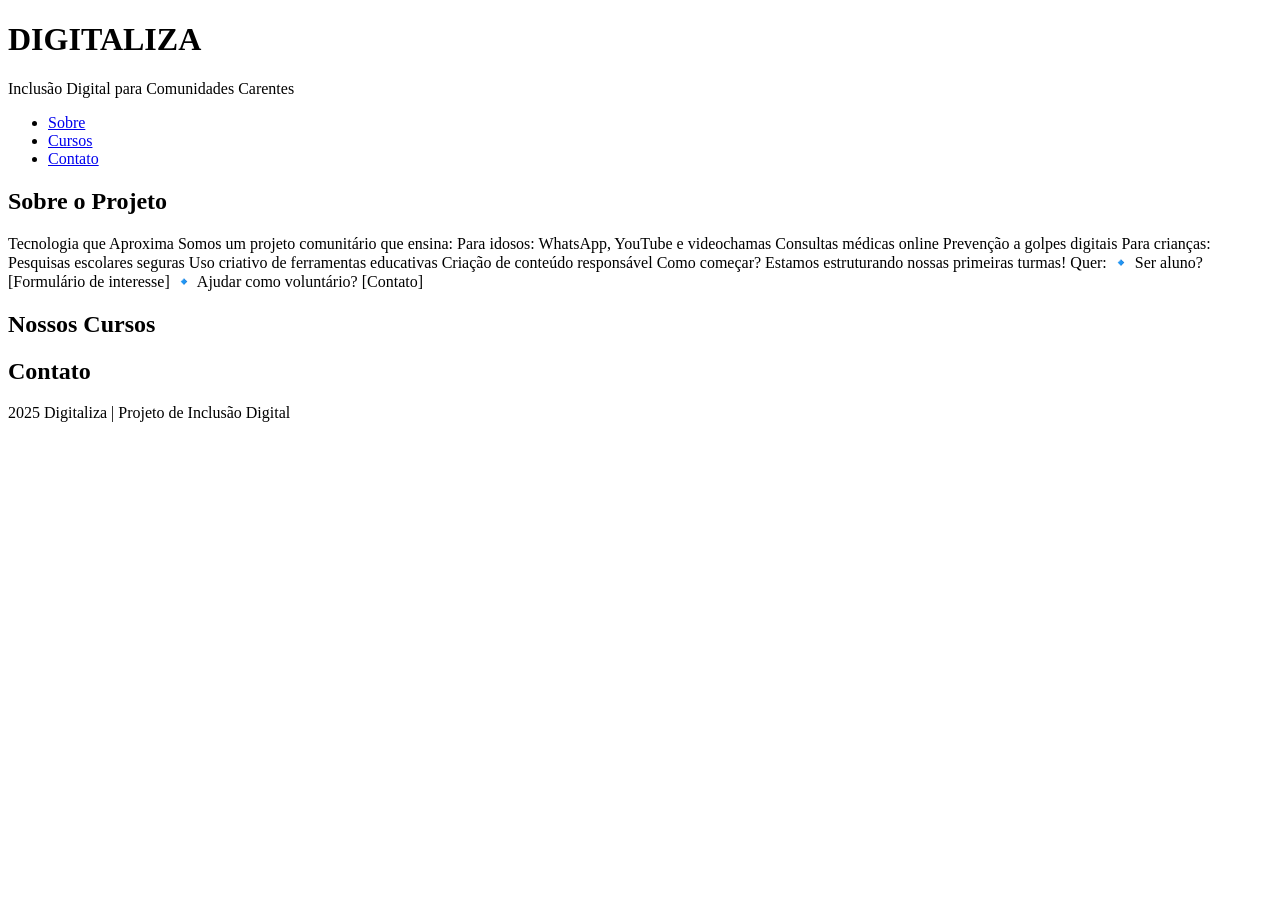
==== index.html @ 98eba07f "Create index.html" ====
<!DOCTYPE html>
<html lang="pt-BR">
<head>
    <meta charset="UTF-8">
    <meta name="viewport" content="width=device-width, initial-scale=1.0">
    <title>Digitaliza - Inclusão Digital</title>
    <link rel="stylesheet" href="style.css">
    <link rel="icon" href="assets/logo.png">
</head>
<body>
    <header class="cabecalho">
        <h1>DIGITALIZA</h1>
        <p>Inclusão Digital para Comunidades Carentes</p>
    </header>


    <nav class="menu">
        <ul>
            <li><a href="#sobre">Sobre</a></li>
            <li><a href="#cursos">Cursos</a></li>
            <li><a href="#contato">Contato</a></li>
        </ul>
    </nav>

   
    <main>
        <section id="sobre" class="secao">
            <h2>Sobre o Projeto</h2>
            <p>
Tecnologia que Aproxima

Somos um projeto comunitário que ensina:

Para idosos:

WhatsApp, YouTube e videochamas

Consultas médicas online

Prevenção a golpes digitais

Para crianças:

Pesquisas escolares seguras

Uso criativo de ferramentas educativas

Criação de conteúdo responsável

Como começar?
Estamos estruturando nossas primeiras turmas! Quer:
🔹 Ser aluno? [Formulário de interesse]
🔹 Ajudar como voluntário? [Contato]</p>
        </section>

        <section id="cursos" class="secao">
            <h2>Nossos Cursos</h2>
            <!-- Cursos serão adicionados aqui -->
        </section>

        <section id="contato" class="secao">
            <h2>Contato</h2>
            <!-- Formulário será adicionado aqui -->
        </section>
    </main>

    <!-- Rodapé -->
    <footer class="rodape">
        <p> 2025 Digitaliza | Projeto de Inclusão Digital</p>
    </footer>

    <script src="script.js"></script>
</body>
</html>
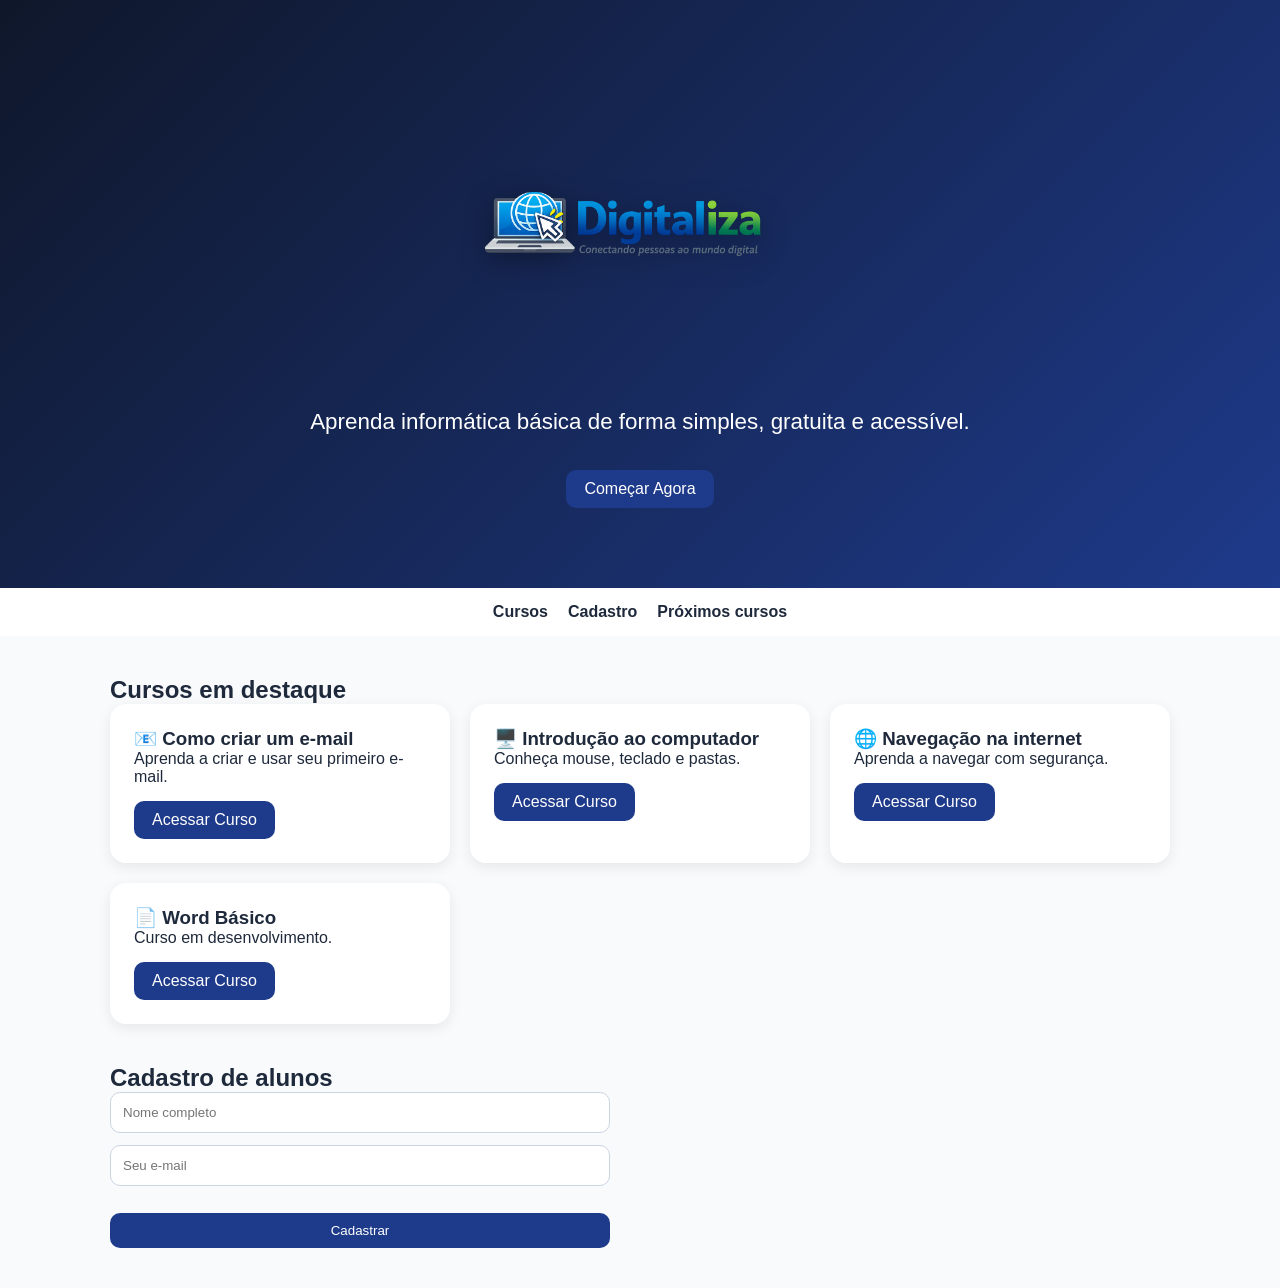
==== commit b31cca71: "Add files via upload" ====
--- a/index.html
+++ b/index.html
@@ -1,74 +1,63 @@
-<!DOCTYPE html>
-<html lang="pt-BR">
-<head>
-    <meta charset="UTF-8">
-    <meta name="viewport" content="width=device-width, initial-scale=1.0">
-    <title>Digitaliza - Inclusão Digital</title>
-    <link rel="stylesheet" href="style.css">
-    <link rel="icon" href="assets/logo.png">
-</head>
-<body>
-    <header class="cabecalho">
-        <h1>DIGITALIZA</h1>
-        <p>Inclusão Digital para Comunidades Carentes</p>
-    </header>
-
-
-    <nav class="menu">
-        <ul>
-            <li><a href="#sobre">Sobre</a></li>
-            <li><a href="#cursos">Cursos</a></li>
-            <li><a href="#contato">Contato</a></li>
-        </ul>
-    </nav>
-
-   
-    <main>
-        <section id="sobre" class="secao">
-            <h2>Sobre o Projeto</h2>
-            <p>
-Tecnologia que Aproxima
-
-Somos um projeto comunitário que ensina:
-
-Para idosos:
-
-WhatsApp, YouTube e videochamas
-
-Consultas médicas online
-
-Prevenção a golpes digitais
-
-Para crianças:
-
-Pesquisas escolares seguras
-
-Uso criativo de ferramentas educativas
-
-Criação de conteúdo responsável
-
-Como começar?
-Estamos estruturando nossas primeiras turmas! Quer:
-🔹 Ser aluno? [Formulário de interesse]
-🔹 Ajudar como voluntário? [Contato]</p>
-        </section>
-
-        <section id="cursos" class="secao">
-            <h2>Nossos Cursos</h2>
-            <!-- Cursos serão adicionados aqui -->
-        </section>
-
-        <section id="contato" class="secao">
-            <h2>Contato</h2>
-            <!-- Formulário será adicionado aqui -->
-        </section>
-    </main>
-
-    <!-- Rodapé -->
-    <footer class="rodape">
-        <p> 2025 Digitaliza | Projeto de Inclusão Digital</p>
-    </footer>
-
-    <script src="script.js"></script>
-</body>
-</html>
+<!DOCTYPE html>
+<html lang="pt-BR">
+<head>
+  <meta charset="UTF-8" />
+  <meta name="viewport" content="width=device-width, initial-scale=1.0" />
+  <title>Digitaliza - Inclusão Digital</title>
+  <link rel="stylesheet" href="style.css" />
+</head>
+<body>
+  <header>
+    <img src="assets/logo.png" alt="Logo Digitaliza" class="logo" />
+    <p>Aprenda informática básica de forma simples, gratuita e acessível.</p>
+    <a href="#cursos" class="btn">Começar Agora</a>
+  </header>
+
+  <nav>
+    <a href="#cursos">Cursos</a>
+    <a href="#cadastro">Cadastro</a>
+    <a href="em-breve.html">Próximos cursos</a>
+  </nav>
+
+  <section id="cursos">
+    <h2>Cursos em destaque</h2>
+    <div class="grid">
+      <div class="card">
+        <h3>📧 Como criar um e-mail</h3>
+        <p>Aprenda a criar e usar seu primeiro e-mail.</p>
+        <a class="btn" href="curso-email.html">Acessar Curso</a>
+      </div>
+
+      <div class="card">
+        <h3>🖥️ Introdução ao computador</h3>
+        <p>Conheça mouse, teclado e pastas.</p>
+        <a class="btn" href="curso-computador.html">Acessar Curso</a>
+      </div>
+
+      <div class="card">
+        <h3>🌐 Navegação na internet</h3>
+        <p>Aprenda a navegar com segurança.</p>
+        <a class="btn" href="curso-internet.html">Acessar Curso</a>
+      </div>
+
+      <div class="card">
+        <h3>📄 Word Básico</h3>
+        <p>Curso em desenvolvimento.</p>
+        <a class="btn" href="em-breve.html">Acessar Curso</a>
+      </div>
+    </div>
+  </section>
+
+  <section id="cadastro">
+    <h2>Cadastro de alunos</h2>
+    <form id="studentForm">
+      <input type="text" id="name" placeholder="Nome completo" required />
+      <input type="email" id="email" placeholder="Seu e-mail" required />
+      <button type="submit" class="btn">Cadastrar</button>
+    </form>
+    <p id="successMessage"></p>
+  </section>
+
+  <script src="script.js"></script>
+</body>
+</html>
--- a/style.css
+++ b/style.css
@@ -0,0 +1,104 @@
+:root {
+  --primary: #1e3a8a;
+  --secondary: #10b981;
+  --bg: #f8fafc;
+  --text: #1e293b;
+}
+
+* {
+  box-sizing: border-box;
+  margin: 0;
+  padding: 0;
+}
+
+body {
+  font-family: Arial, sans-serif;
+  background: var(--bg);
+  color: var(--text);
+}
+
+header {
+  background: linear-gradient(135deg, #0f172a, #1e3a8a);
+  color: white;
+  padding: 80px 20px;
+  text-align: center;
+}
+
+.logo {
+  width: 450px;
+  max-width: 100%;
+  margin-bottom: 25px;
+  filter: drop-shadow(0 6px 14px rgba(0, 0, 0, 0.35));
+}
+
+header p {
+  font-size: 1.4rem;
+  margin-bottom: 20px;
+}
+
+nav {
+  display: flex;
+  justify-content: center;
+  gap: 20px;
+  padding: 15px;
+  background: white;
+}
+
+nav a {
+  text-decoration: none;
+  color: var(--text);
+  font-weight: bold;
+}
+
+section {
+  max-width: 1100px;
+  margin: 40px auto;
+  padding: 0 20px;
+}
+
+.grid {
+  display: grid;
+  grid-template-columns: repeat(auto-fit, minmax(260px, 1fr));
+  gap: 20px;
+}
+
+.card {
+  background: white;
+  padding: 24px;
+  border-radius: 16px;
+  box-shadow: 0 4px 14px rgba(0, 0, 0, 0.08);
+}
+
+.btn {
+  display: inline-block;
+  margin-top: 15px;
+  padding: 10px 18px;
+  border: none;
+  border-radius: 10px;
+  background: var(--primary);
+  color: white;
+  text-decoration: none;
+  cursor: pointer;
+}
+
+form {
+  display: grid;
+  gap: 12px;
+  max-width: 500px;
+}
+
+input {
+  padding: 12px;
+  border: 1px solid #cbd5e1;
+  border-radius: 10px;
+}
+
+#successMessage {
+  margin-top: 15px;
+  font-weight: bold;
+}
+
+.coming-soon {
+  text-align: center;
+  padding: 100px 20px;
+}
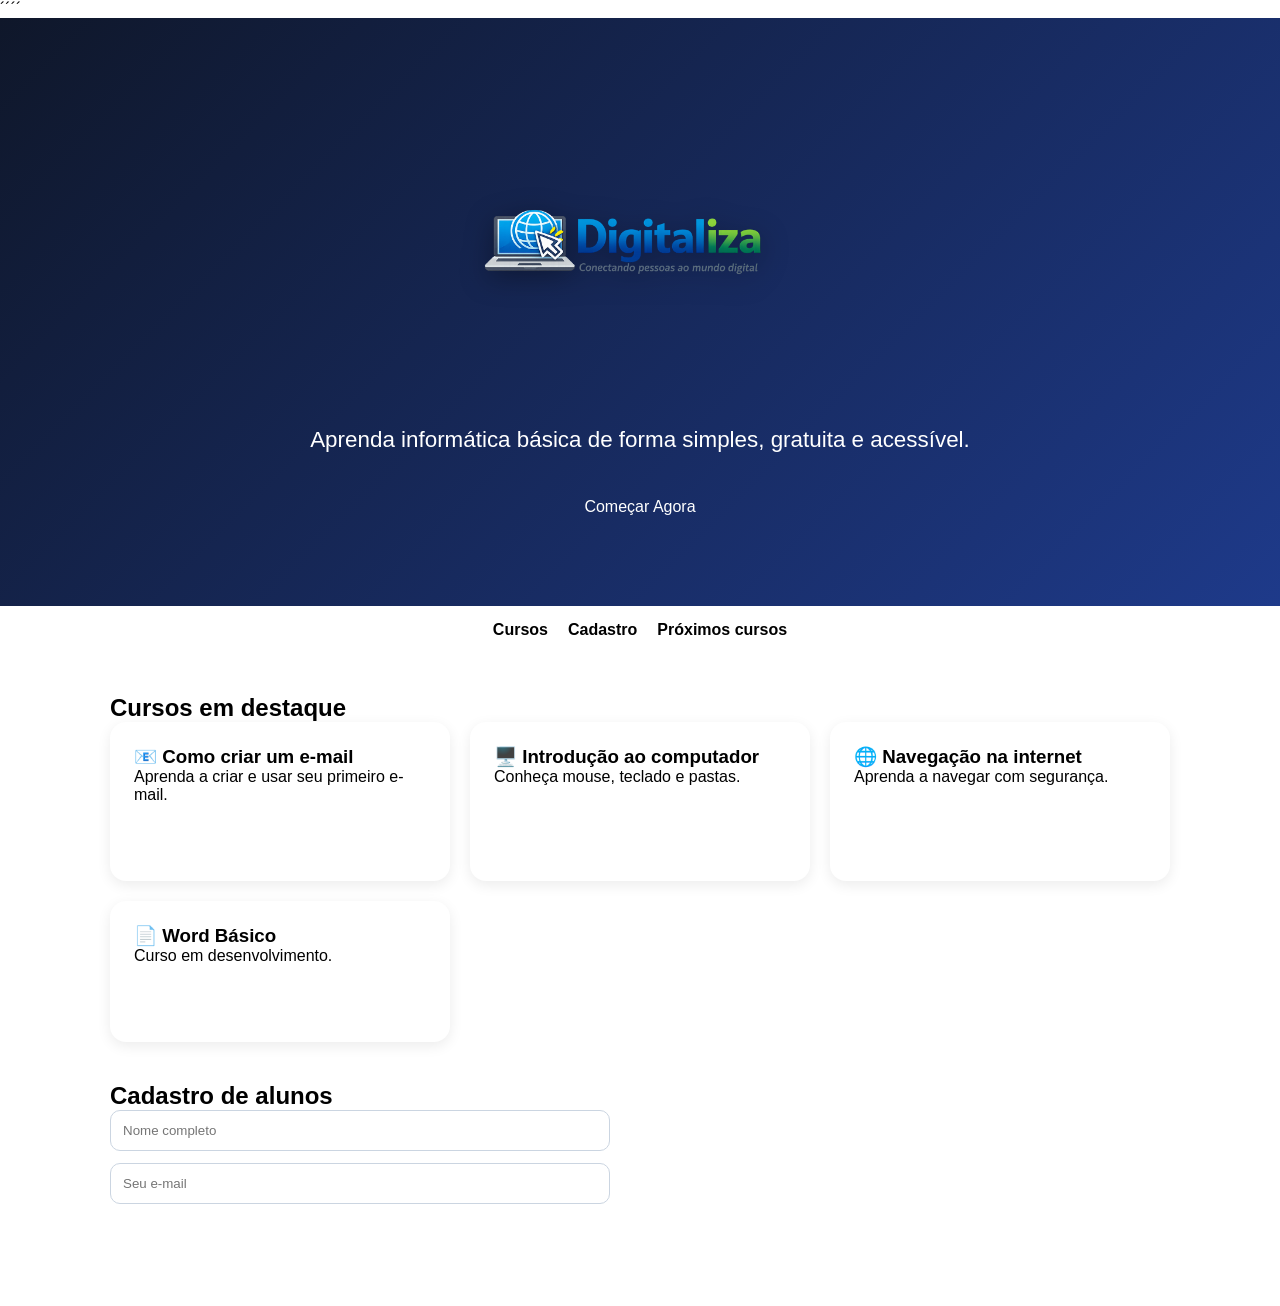
==== commit b295c893: "recupera index.html" ====
--- a/index.html
+++ b/index.html
@@ -1,63 +1,63 @@
-<!DOCTYPE html>
-<html lang="pt-BR">
-<head>
-  <meta charset="UTF-8" />
-  <meta name="viewport" content="width=device-width, initial-scale=1.0" />
-  <title>Digitaliza - Inclusão Digital</title>
-  <link rel="stylesheet" href="style.css" />
-</head>
-<body>
-  <header>
-    <img src="assets/logo.png" alt="Logo Digitaliza" class="logo" />
-    <p>Aprenda informática básica de forma simples, gratuita e acessível.</p>
-    <a href="#cursos" class="btn">Começar Agora</a>
-  </header>
-
-  <nav>
-    <a href="#cursos">Cursos</a>
-    <a href="#cadastro">Cadastro</a>
-    <a href="em-breve.html">Próximos cursos</a>
-  </nav>
-
-  <section id="cursos">
-    <h2>Cursos em destaque</h2>
-    <div class="grid">
-      <div class="card">
-        <h3>📧 Como criar um e-mail</h3>
-        <p>Aprenda a criar e usar seu primeiro e-mail.</p>
-        <a class="btn" href="curso-email.html">Acessar Curso</a>
-      </div>
-
-      <div class="card">
-        <h3>🖥️ Introdução ao computador</h3>
-        <p>Conheça mouse, teclado e pastas.</p>
-        <a class="btn" href="curso-computador.html">Acessar Curso</a>
-      </div>
-
-      <div class="card">
-        <h3>🌐 Navegação na internet</h3>
-        <p>Aprenda a navegar com segurança.</p>
-        <a class="btn" href="curso-internet.html">Acessar Curso</a>
-      </div>
-
-      <div class="card">
-        <h3>📄 Word Básico</h3>
-        <p>Curso em desenvolvimento.</p>
-        <a class="btn" href="em-breve.html">Acessar Curso</a>
-      </div>
-    </div>
-  </section>
-
-  <section id="cadastro">
-    <h2>Cadastro de alunos</h2>
-    <form id="studentForm">
-      <input type="text" id="name" placeholder="Nome completo" required />
-      <input type="email" id="email" placeholder="Seu e-mail" required />
-      <button type="submit" class="btn">Cadastrar</button>
-    </form>
-    <p id="successMessage"></p>
-  </section>
-
-  <script src="script.js"></script>
-</body>
+<!DOCTYPE html>
+<html lang="pt-BR">
+<head>´´´´
+  <meta charset="UTF-8" />
+  <meta name="viewport" content="width=device-width, initial-scale=1.0" />
+  <title>Digitaliza - Inclusão Digital</title>
+  <link rel="stylesheet" href="style.css" />
+</head>
+<body>
+  <header>
+    <img src="assets/logo.png" alt="Logo Digitaliza" class="logo" />
+    <p>Aprenda informática básica de forma simples, gratuita e acessível.</p>
+    <a href="#cursos" class="btn">Começar Agora</a>
+  </header>
+
+  <nav>
+    <a href="#cursos">Cursos</a>
+    <a href="#cadastro">Cadastro</a>
+    <a href="em-breve.html">Próximos cursos</a>
+  </nav>
+
+  <section id="cursos">
+    <h2>Cursos em destaque</h2>
+    <div class="grid">
+      <div class="card">
+        <h3>📧 Como criar um e-mail</h3>
+        <p>Aprenda a criar e usar seu primeiro e-mail.</p>
+        <a class="btn" href="curso-email.html">Acessar Curso</a>
+      </div>
+
+      <div class="card">
+        <h3>🖥️ Introdução ao computador</h3>
+        <p>Conheça mouse, teclado e pastas.</p>
+        <a class="btn" href="curso-computador.html">Acessar Curso</a>
+      </div>
+
+      <div class="card">
+        <h3>🌐 Navegação na internet</h3>
+        <p>Aprenda a navegar com segurança.</p>
+        <a class="btn" href="curso-internet.html">Acessar Curso</a>
+      </div>
+
+      <div class="card">
+        <h3>📄 Word Básico</h3>
+        <p>Curso em desenvolvimento.</p>
+        <a class="btn" href="em-breve.html">Acessar Curso</a>
+      </div>
+    </div>
+  </section>
+
+  <section id="cadastro">
+    <h2>Cadastro de alunos</h2>
+    <form id="studentForm">
+      <input type="text" id="name" placeholder="Nome completo" required />
+      <input type="email" id="email" placeholder="Seu e-mail" required />
+      <button type="submit" class="btn">Cadastrar</button>
+    </form>
+    <p id="successMessage"></p>
+  </section>
+
+  <script src="script.js"></script>
+</body>
 </html>
--- a/style.css
+++ b/style.css
@@ -1,3 +1,4 @@
+<<<<<<< HEAD
 :root {
   --primary: #1e3a8a;
   --secondary: #10b981;
@@ -101,4 +102,109 @@
 .coming-soon {
   text-align: center;
   padding: 100px 20px;
+=======
+:root {
+  --primary: #1e3a8a;
+  --secondary: #10b981;
+  --bg: #f8fafc;
+  --text: #1e293b;
+}
+
+* {
+  box-sizing: border-box;
+  margin: 0;
+  padding: 0;
+}
+
+body {
+  font-family: Arial, sans-serif;
+  background: var(--bg);
+  color: var(--text);
+}
+
+header {
+  background: linear-gradient(135deg, #0f172a, #1e3a8a);
+  color: white;
+  padding: 80px 20px;
+  text-align: center;
+}
+
+.logo {
+  width: 450px;
+  max-width: 100%;
+  margin-bottom: 25px;
+  filter: drop-shadow(0 6px 14px rgba(0, 0, 0, 0.35));
+}
+
+header p {
+  font-size: 1.4rem;
+  margin-bottom: 20px;
+}
+
+nav {
+  display: flex;
+  justify-content: center;
+  gap: 20px;
+  padding: 15px;
+  background: white;
+}
+
+nav a {
+  text-decoration: none;
+  color: var(--text);
+  font-weight: bold;
+}
+
+section {
+  max-width: 1100px;
+  margin: 40px auto;
+  padding: 0 20px;
+}
+
+.grid {
+  display: grid;
+  grid-template-columns: repeat(auto-fit, minmax(260px, 1fr));
+  gap: 20px;
+}
+
+.card {
+  background: white;
+  padding: 24px;
+  border-radius: 16px;
+  box-shadow: 0 4px 14px rgba(0, 0, 0, 0.08);
+}
+
+.btn {
+  display: inline-block;
+  margin-top: 15px;
+  padding: 10px 18px;
+  border: none;
+  border-radius: 10px;
+  background: var(--primary);
+  color: white;
+  text-decoration: none;
+  cursor: pointer;
+}
+
+form {
+  display: grid;
+  gap: 12px;
+  max-width: 500px;
+}
+
+input {
+  padding: 12px;
+  border: 1px solid #cbd5e1;
+  border-radius: 10px;
+}
+
+#successMessage {
+  margin-top: 15px;
+  font-weight: bold;
+}
+
+.coming-soon {
+  text-align: center;
+  padding: 100px 20px;
+>>>>>>> 1cda2b5 (primeira conexão do projeto)
 }
